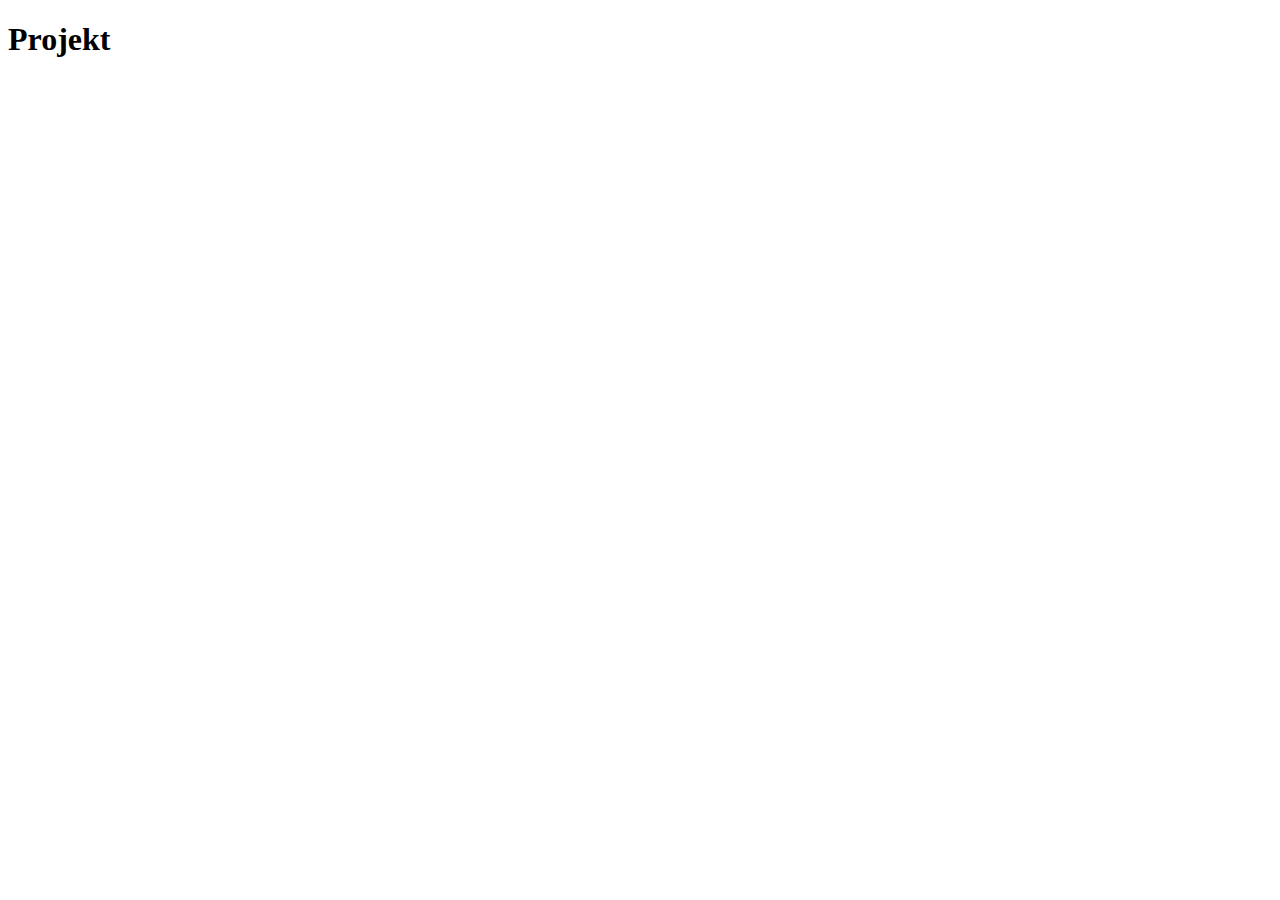
==== index.html @ ee26b1b2 "index,css,javascript" ====
<!DOCTYPE html>
<html lang="en">
<head>
    <meta charset="UTF-8">
    <meta http-equiv="X-UA-Compatible" content="IE=edge">
    <meta name="viewport" content="width=device-width, initial-scale=1.0">
    <title>Document</title> <link rel="stylesheet" href="style.css">
</head>
<body>
    <h1>Projekt</h1>
</body>
</html>
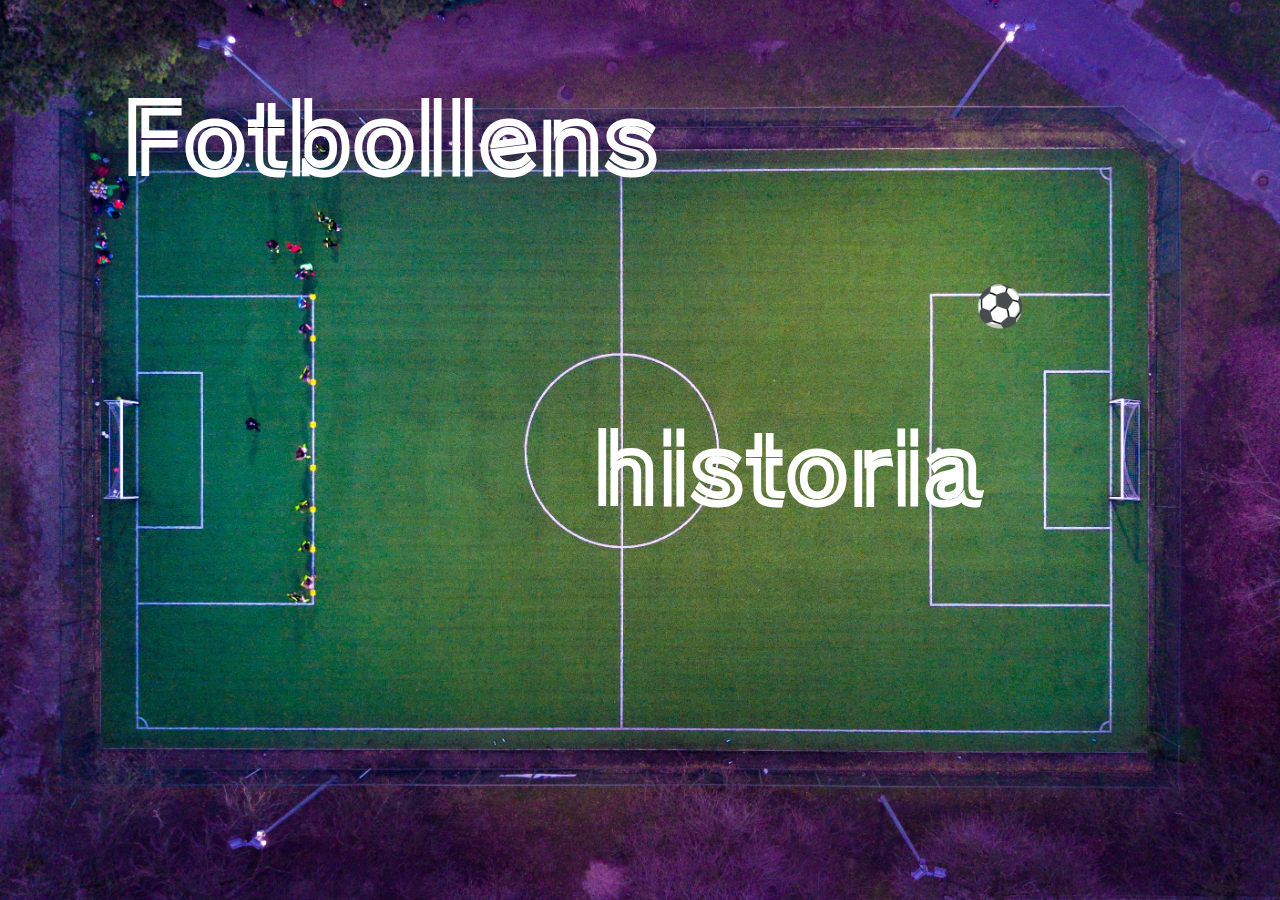
==== commit 7f263bb4: "Lite problem" ====
--- a/index.html
+++ b/index.html
@@ -4,9 +4,24 @@
     <meta charset="UTF-8">
     <meta http-equiv="X-UA-Compatible" content="IE=edge">
     <meta name="viewport" content="width=device-width, initial-scale=1.0">
-    <title>Document</title> <link rel="stylesheet" href="style.css">
+    <title>fotbollens historia</title> <link rel="stylesheet" href="style.css">
+    <link rel="preconnect" href="https://fonts.gstatic.com">
+<link href="https://fonts.googleapis.com/css2?family=Train+One&display=swap" rel="stylesheet">
 </head>
 <body>
-    <h1>Projekt</h1>
+     
+
+
+    <div class="grid-container">
+        <div class="header">
+
+        <h1>Fotbollens</h1>
+        <p><a href="bobobo.html">⚽</a></p>
+        <h1>historia</h1>
+
+       </div>
+
+
+      
 </body>
 </html>--- a/style.css
+++ b/style.css
@@ -0,0 +1,87 @@
+*{
+    margin: 0;
+    padding: 0;
+}
+
+
+/*Grid container innehåll*/
+
+.grid-container {
+  display: grid;
+  grid-template-columns: 1fr 0fr 0fr 0fr;
+  grid-template-rows: auto 0fr 0fr 0fr;
+
+  grid-template-areas:
+    "header header header header"
+  }
+
+  /*Rubrik*/
+
+  .header { grid-area: header; }
+  .header{
+      height: 100vh;
+      width: 100%;
+      background-image: url('bilder/bg.jpg');
+      background-position:center;
+      background-size: cover;
+      position: relative;
+    
+  }
+  .header>h1:first-of-type{
+    font-size: 600%;
+    text-align: center;
+    color: white;
+    font-family: 'Train One', cursive;
+    margin-top: 5%;
+    margin-right: 39%;
+  }
+  .header>h1:nth-child(3){
+    font-size: 600%;
+    text-align: center;
+    color: white;
+    font-family: 'Train One', cursive;
+    margin-top: 5%;
+    margin-left: 23%;
+  }
+  .header>p{
+    font-size: 40px;
+    margin-left:45rem ;
+    margin-top:5rem ;
+    justify-self: center;
+    align-self: center;
+
+  }
+  .header>p>a{
+    /* boll */
+    display: flex;
+    text-decoration:none;
+    transition: 0.3s;
+    display: block;
+    width: 100%;
+    
+  }
+  .header>p>a:hover{
+    transition: 0.3s;
+    transform: scale(1.5) rotate(25deg);
+
+  }
+
+.header>h1{
+  animation-name: färger;
+  animation-duration: 6s;
+  animation-iteration-count: infinite;
+}
+
+@keyframes färger{
+  0%   {color:red; left:200px; top:200px;}
+  25%  {color:yellow; left:200px; top:0px;}
+  50%  {color:orange; left:200px; top:200px;}
+  75%  {color:purple; left:0px; top:200px;}
+  100% {color:black; left:0px; top:0px;}
+}
+
+  /*lista*/
+
+
+  
+  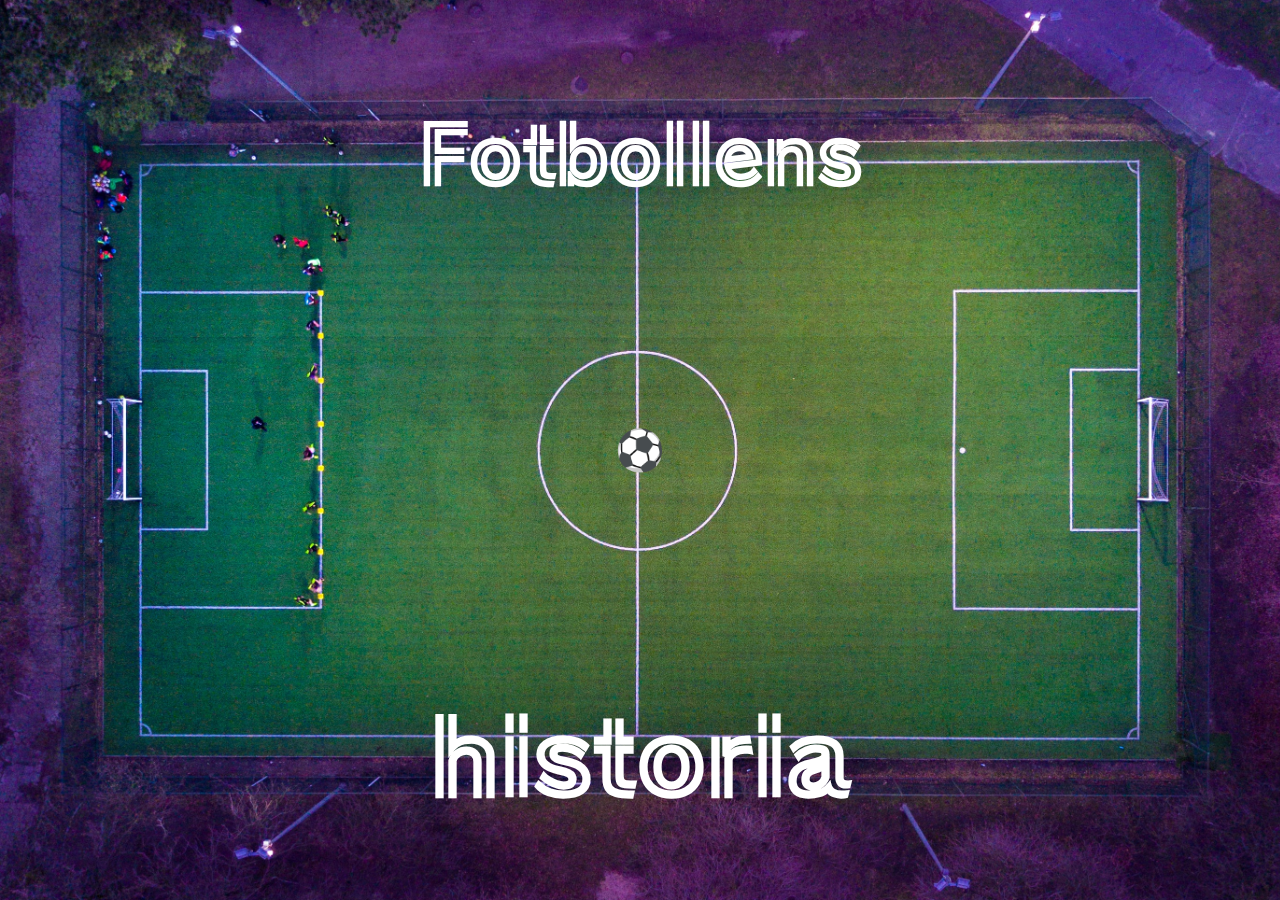
==== commit ae71b18e: "Hej" ====
--- a/index.html
+++ b/index.html
@@ -4,7 +4,7 @@
     <meta charset="UTF-8">
     <meta http-equiv="X-UA-Compatible" content="IE=edge">
     <meta name="viewport" content="width=device-width, initial-scale=1.0">
-    <title>fotbollens historia</title> <link rel="stylesheet" href="style.css">
+    <title>fotbollens historia</title> <link rel="stylesheet" href="style1.css">
     <link rel="preconnect" href="https://fonts.gstatic.com">
 <link href="https://fonts.googleapis.com/css2?family=Train+One&display=swap" rel="stylesheet">
 </head>
@@ -14,9 +14,9 @@
 
     <div class="grid-container">
         <div class="header">
-
+       
         <h1>Fotbollens</h1>
-        <p><a href="bobobo.html">⚽</a></p>
+        <p><a href="index2.html">⚽</a></p>
         <h1>historia</h1>
 
        </div>
--- a/style1.css
+++ b/style1.css
@@ -0,0 +1,108 @@
+*{
+    margin: 0;
+    padding: 0;
+}
+
+
+/*Grid container innehåll*/
+
+.grid-container {
+  display: grid;
+  grid-template-columns: 1fr 0fr 0fr 0fr;
+  grid-template-rows: 100vh 0fr 0fr 0fr;
+  grid-template-areas:
+    "header header header header"
+  }
+
+  /*Rubrik*/
+
+  .header { 
+      grid-area: header; 
+      width: 100%;
+      background-image: url('bilder/bg.jpg');
+      background-position:center;
+      background-size: cover;
+      padding-right:2.5%;
+      
+
+      display: grid;
+      grid-template-columns: 1fr;
+      grid-template-rows: 1fr 1fr 1fr;
+  }
+
+  .header h1
+ {
+  margin: 0;
+  padding: 0;
+  justify-self: center;
+  align-self: center;
+
+}
+
+  .header>h1:first-of-type{
+    font-size: 5rem;
+    color: white;
+    font-family: 'Train One', cursive;
+    
+  }
+  .header>h1:nth-child(3){
+    font-size:6.5rem;
+    color: white;
+    font-family: 'Train One', cursive;
+    
+  }
+  .header>p{
+    font-size: 40px;
+    justify-self: center;
+    align-self: center;
+
+  }
+  .header>p>a{
+    /* boll */
+    display: flex;
+    text-decoration:none;
+    transition: 0.3s;
+    display: block;
+    width: 100%;
+    
+  }
+  .header>p>a:hover{
+    transition: 0.3s;
+    transform: scale(1.5) rotate(25deg);
+
+  }
+
+.header>h1{
+  animation-name: färger;
+  animation-duration: 6s;
+  animation-iteration-count: infinite;
+}
+
+@keyframes färger{
+  0%   {color:red; left:200px; top:200px;}
+  25%  {color:yellow; left:200px; top:0px;}
+  50%  {color:orange; left:200px; top:200px;}
+  75%  {color:purple; left:0px; top:200px;}
+  100% {color:black; left:0px; top:0px;}
+}
+
+
+@media screen and (max-width: 700px) {
+  .header > h1:first-of-type, .header > h1:nth-child(3){
+    font-size: 3rem;
+    outline: 5px solid green
+  }
+}
+
+@media screen and (max-width: 500px) {
+  .header > h1:first-of-type, .header > h1:nth-child(3){
+    font-size: 2rem;
+    outline: 5px solid red
+  }
+}
+
+  /*lista*/
+
+
+  
+  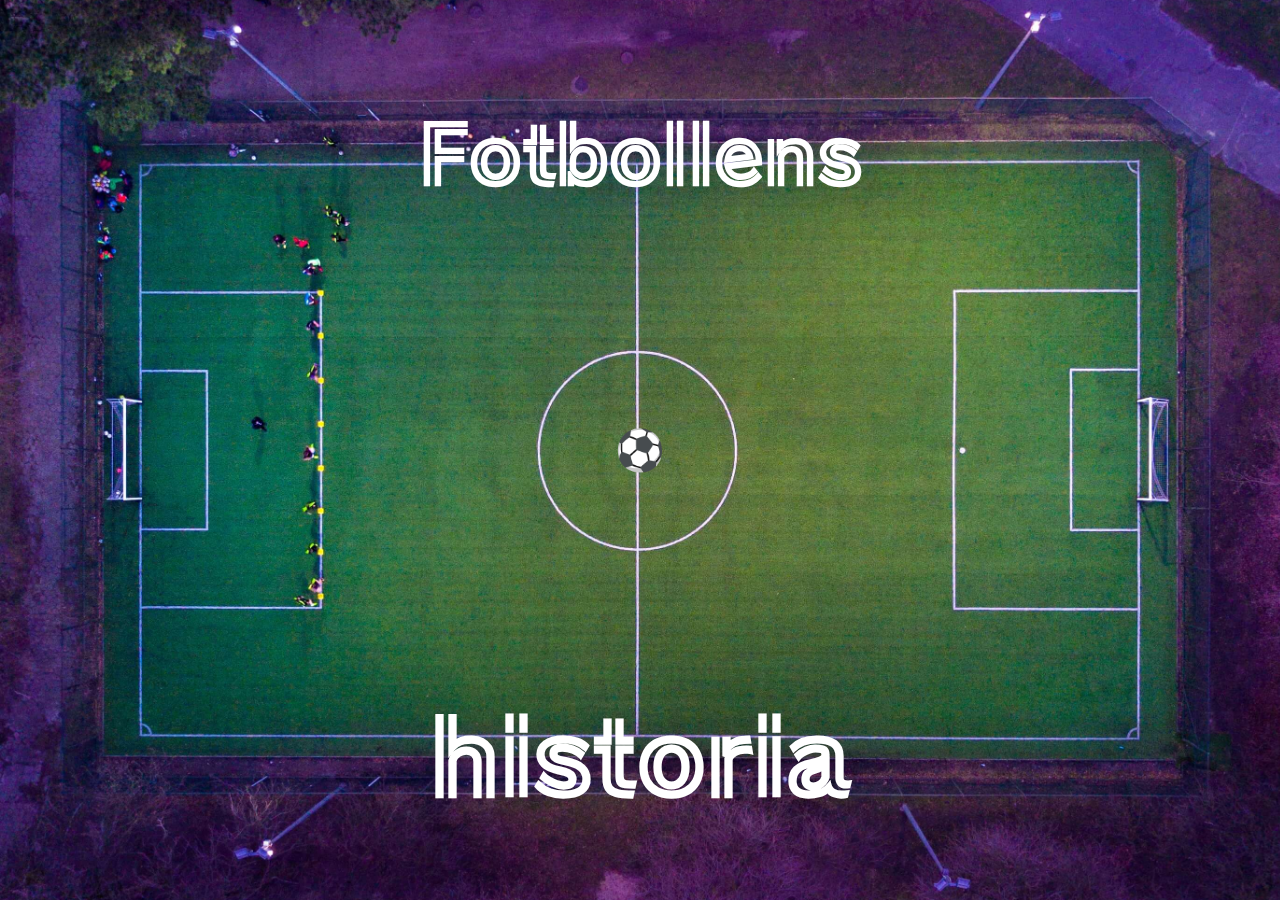
==== commit b5933d10: "KLAR" ====
--- a/index.html
+++ b/index.html
@@ -1,5 +1,5 @@
 <!DOCTYPE html>
-<html lang="en">
+<html lang="sv">
 <head>
     <meta charset="UTF-8">
     <meta http-equiv="X-UA-Compatible" content="IE=edge">
@@ -18,6 +18,8 @@
         <h1>Fotbollens</h1>
         <p><a href="index2.html">⚽</a></p>
         <h1>historia</h1>
+        </div>
+
 
        </div>
 
--- a/style1.css
+++ b/style1.css
@@ -19,7 +19,7 @@
   .header { 
       grid-area: header; 
       width: 100%;
-      background-image: url('bilder/bg.jpg');
+      background-image: url('bilder/bg-index1.jpg');
       background-position:center;
       background-size: cover;
       padding-right:2.5%;
@@ -90,14 +90,12 @@
 @media screen and (max-width: 700px) {
   .header > h1:first-of-type, .header > h1:nth-child(3){
     font-size: 3rem;
-    outline: 5px solid green
   }
 }
 
 @media screen and (max-width: 500px) {
   .header > h1:first-of-type, .header > h1:nth-child(3){
     font-size: 2rem;
-    outline: 5px solid red
   }
 }
 
